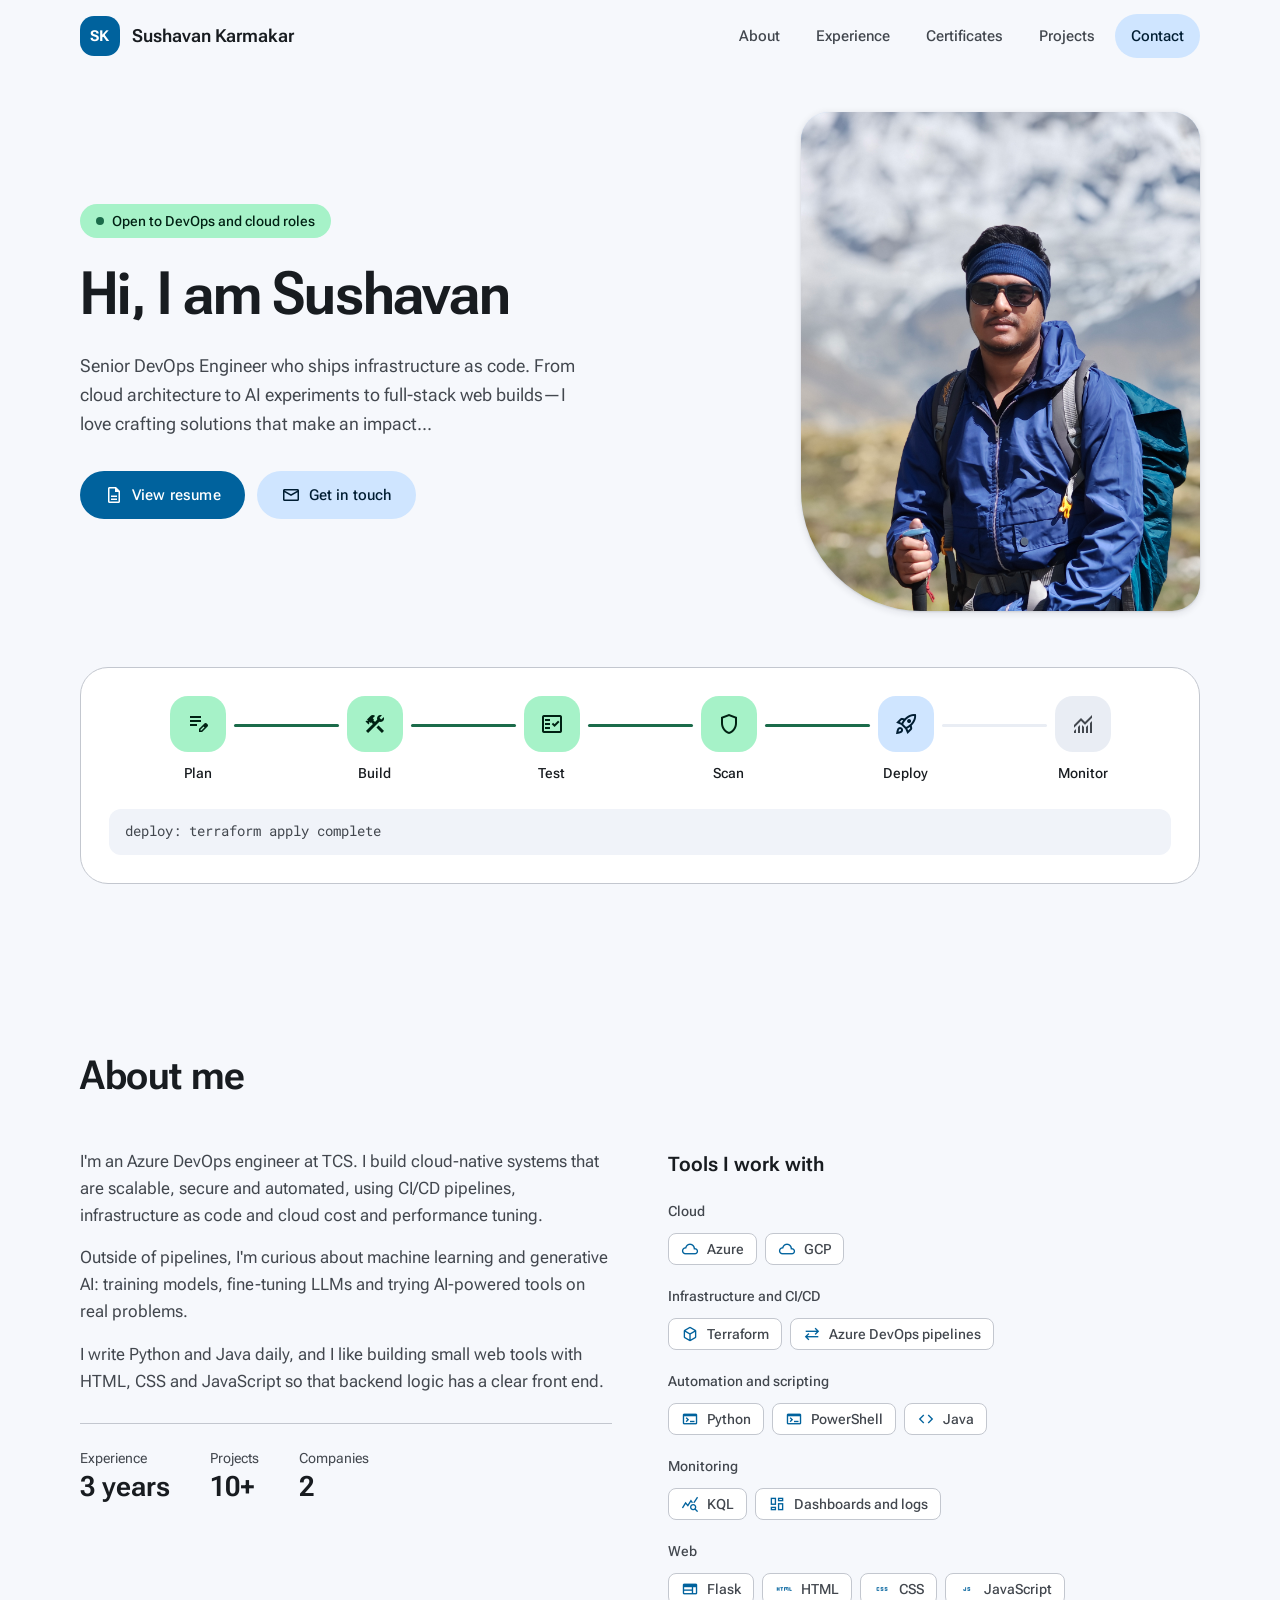
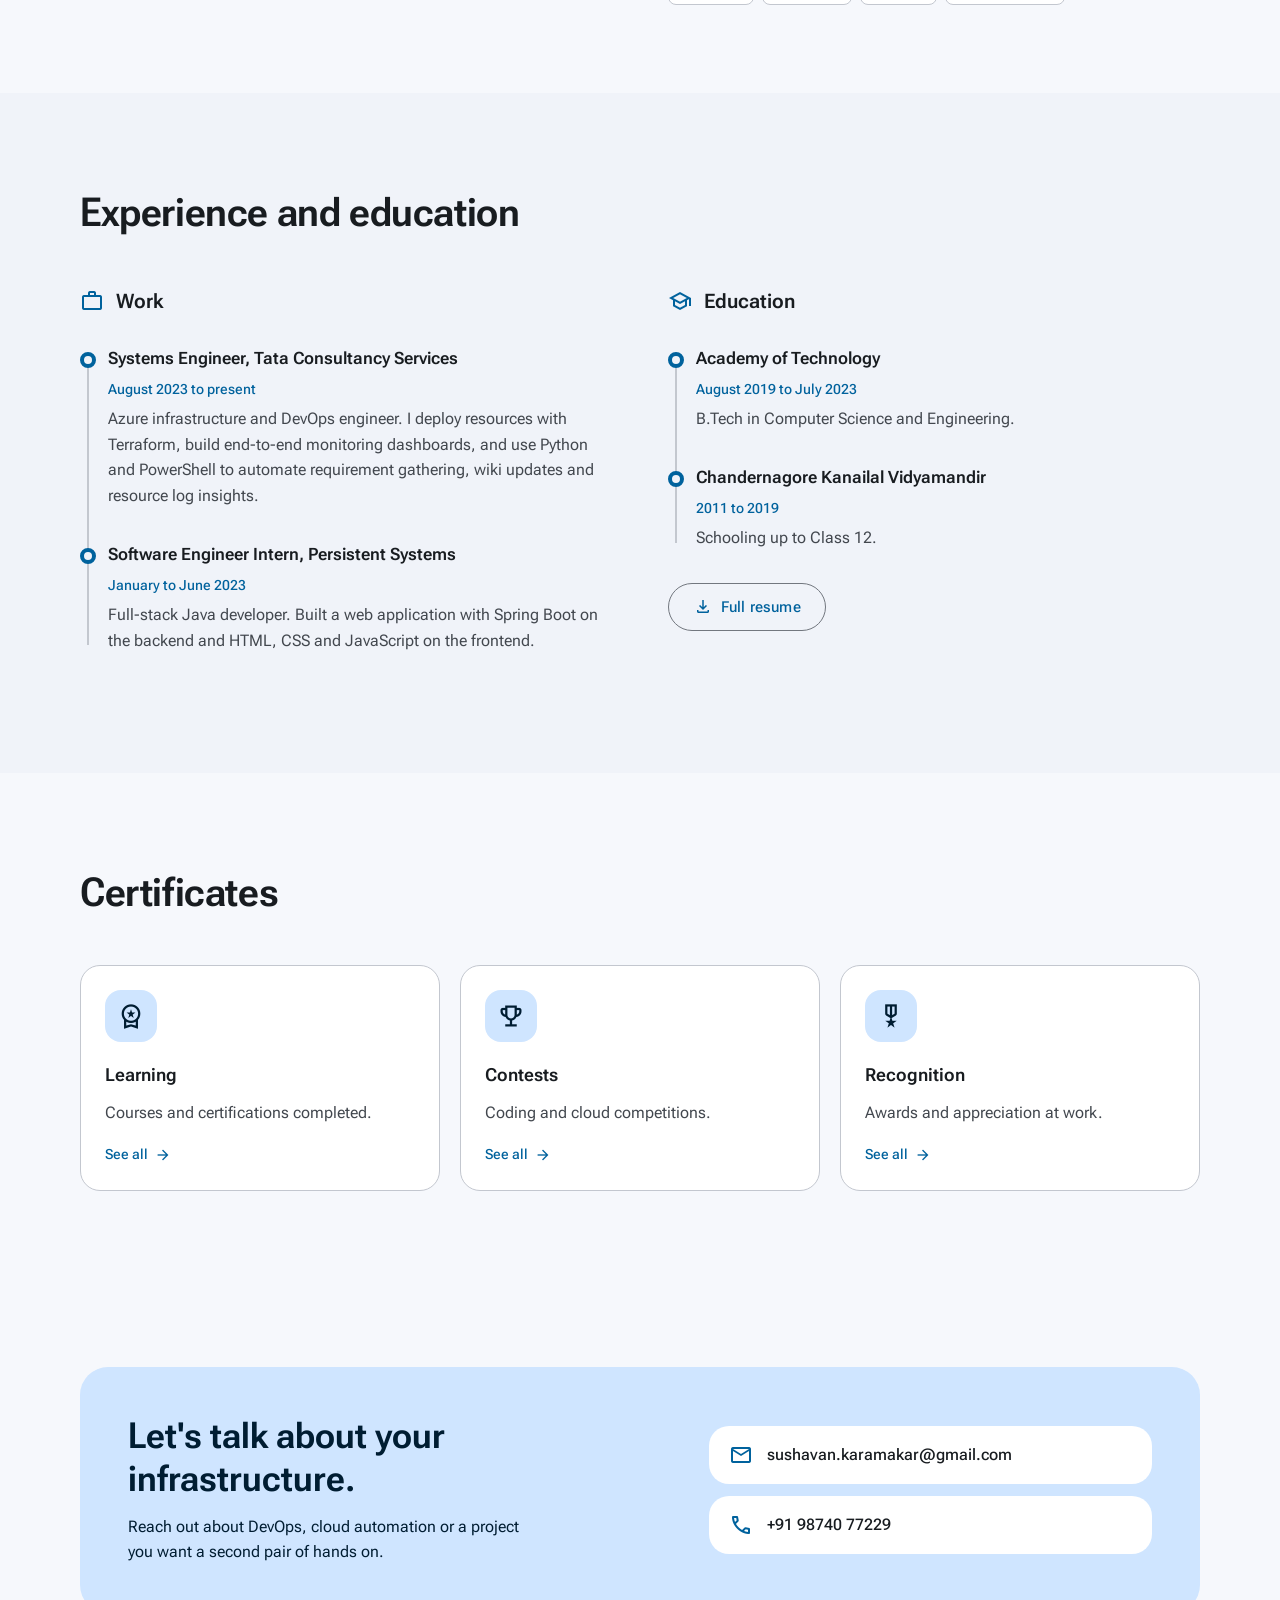
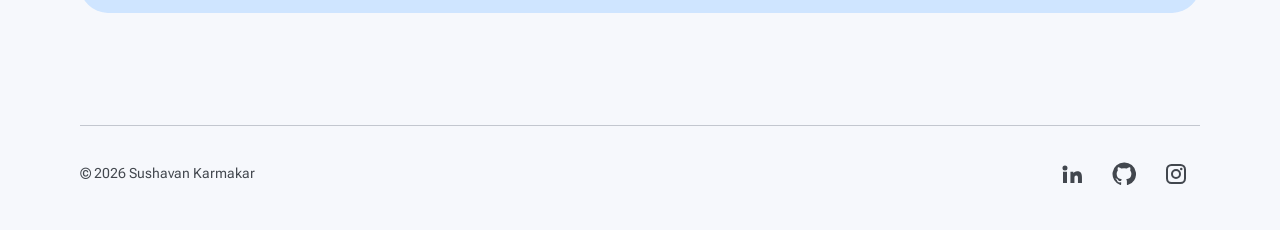
==== main.html @ c9a6f0a7 "release pre-final" ====
<!DOCTYPE html>
<html lang="en">

<head>
    <meta charset="UTF-8">
    <meta name="viewport" content="width=device-width, initial-scale=1.0">
    <title>Sushavan Karmakar | Senior DevOps Engineer</title>
    <meta name="description" content="Portfolio of Sushavan Karmakar, Senior DevOps Engineer working with Azure, Terraform, CI/CD pipelines, monitoring and Python automation.">
    <meta name="theme-color" content="#f6f8fc">
    <link rel="icon" href="data:image/svg+xml,%3Csvg xmlns='http://www.w3.org/2000/svg' viewBox='0 0 100 100'%3E%3Crect width='100' height='100' rx='28' fill='%2300629d'/%3E%3Ctext x='50' y='66' font-size='52' text-anchor='middle' fill='white' font-family='sans-serif' font-weight='700'%3ESK%3C/text%3E%3C/svg%3E">

    <link rel="preconnect" href="https://fonts.googleapis.com">
    <link rel="preconnect" href="https://fonts.gstatic.com" crossorigin>
    <link href="https://fonts.googleapis.com/css2?family=Roboto+Flex:opsz,wght@8..144,400;8..144,500;8..144,600;8..144,700&family=Roboto+Mono:wght@400;500&display=swap" rel="stylesheet">
    <link href="https://fonts.googleapis.com/css2?family=Material+Symbols+Outlined:opsz,wght,FILL,GRAD@24,400,0,0" rel="stylesheet">
    <link rel="stylesheet" href="assets/css/main.css">
</head>

<body>
    <a class="skip-link" href="#main">Skip to content</a>

    <!-- Top app bar -->
    <header class="app-bar" id="app-bar">
        <div class="container app-bar__inner">
            <a href="#hero" class="brand" aria-label="Sushavan Karmakar, home">
                <span class="brand__mark">SK</span>
                <span class="brand__name">Sushavan Karmakar</span>
            </a>
            <nav class="nav" id="nav" aria-label="Primary">
                <a href="#about" class="nav__link">About</a>
                <a href="#experience" class="nav__link">Experience</a>
                <a href="#certificates" class="nav__link">Certificates</a>
                <a href="#projects" class="nav__link">Projects</a>
                <a href="#contact" class="nav__link">Contact</a>
            </nav>
            <button class="icon-btn nav-toggle" id="nav-toggle" aria-label="Open menu" aria-expanded="false" aria-controls="nav">
                <span class="material-symbols-outlined">menu</span>
            </button>
        </div>
    </header>

    <main id="main">
        <!-- Hero -->
        <section class="hero" id="hero">
            <div class="container hero__grid">
                <div class="hero__text">
                    <span class="chip chip--status"><span class="dot"></span>Open to DevOps and cloud roles</span>
                    <h1 class="hero__title">Hi, I am Sushavan</h1>
                    <p class="hero__lead">Senior DevOps Engineer who ships infrastructure as code. From cloud architecture to AI experiments to full-stack web builds—I love crafting solutions that make an impact...</p>
                    <div class="hero__actions">
                        <a href="./assets/my-resume.pdf" class="btn btn--filled ripple">
                            <span class="material-symbols-outlined">description</span>View resume
                        </a>
                        <a href="#contact" class="btn btn--tonal ripple">
                            <span class="material-symbols-outlined">mail</span>Get in touch
                        </a>
                    </div>
                </div>
                <figure class="hero__photo">
                    <img src="./assets/img/hero.jpg" alt="Portrait of Sushavan Karmakar">
                </figure>
            </div>

            <!-- Pipeline: the one animated moment on the page -->
            <div class="container">
                <div class="pipeline" id="pipeline" aria-label="Illustration of a CI/CD pipeline running to completion">
                    <ol class="pipeline__stages">
                        <li class="stage"><span class="stage__icon material-symbols-outlined">edit_note</span><span class="stage__name">Plan</span></li>
                        <li class="stage"><span class="stage__icon material-symbols-outlined">construction</span><span class="stage__name">Build</span></li>
                        <li class="stage"><span class="stage__icon material-symbols-outlined">fact_check</span><span class="stage__name">Test</span></li>
                        <li class="stage"><span class="stage__icon material-symbols-outlined">shield</span><span class="stage__name">Scan</span></li>
                        <li class="stage"><span class="stage__icon material-symbols-outlined">rocket_launch</span><span class="stage__name">Deploy</span></li>
                        <li class="stage"><span class="stage__icon material-symbols-outlined">monitoring</span><span class="stage__name">Monitor</span></li>
                    </ol>
                    <p class="pipeline__log" id="pipeline-log" aria-live="off">terraform plan: ready</p>
                </div>
            </div>
        </section>

        <!-- About -->
        <section class="section" id="about">
            <div class="container">
                <h2 class="section__title">About me</h2>
                <div class="about__grid">
                    <div class="about__text">
                        <p>I'm an Azure DevOps engineer at TCS. I build cloud-native systems that are scalable, secure and automated, using CI/CD pipelines, infrastructure as code and cloud cost and performance tuning.</p>
                        <p>Outside of pipelines, I'm curious about machine learning and generative AI: training models, fine-tuning LLMs and trying AI-powered tools on real problems.</p>
                        <p>I write Python and Java daily, and I like building small web tools with HTML, CSS and JavaScript so that backend logic has a clear front end.</p>
                        <dl class="facts">
                            <div><dt>Experience</dt><dd>3 years</dd></div>
                            <div><dt>Projects</dt><dd>10+</dd></div>
                            <div><dt>Companies</dt><dd>2</dd></div>
                        </dl>
                    </div>

                    <div class="skills">
                        <h3 class="skills__title">Tools I work with</h3>
                        <div class="skill-group">
                            <h4>Cloud</h4>
                            <div class="chips"><span class="chip"><span class="material-symbols-outlined">cloud</span>Azure</span><span class="chip"><span class="material-symbols-outlined">cloud</span>GCP</span></div>
                        </div>
                        <div class="skill-group">
                            <h4>Infrastructure and CI/CD</h4>
                            <div class="chips"><span class="chip"><span class="material-symbols-outlined">deployed_code</span>Terraform</span><span class="chip"><span class="material-symbols-outlined">sync_alt</span>Azure DevOps pipelines</span></div>
                        </div>
                        <div class="skill-group">
                            <h4>Automation and scripting</h4>
                            <div class="chips"><span class="chip"><span class="material-symbols-outlined">terminal</span>Python</span><span class="chip"><span class="material-symbols-outlined">terminal</span>PowerShell</span><span class="chip"><span class="material-symbols-outlined">code</span>Java</span></div>
                        </div>
                        <div class="skill-group">
                            <h4>Monitoring</h4>
                            <div class="chips"><span class="chip"><span class="material-symbols-outlined">query_stats</span>KQL</span><span class="chip"><span class="material-symbols-outlined">dashboard</span>Dashboards and logs</span></div>
                        </div>
                        <div class="skill-group">
                            <h4>Web</h4>
                            <div class="chips"><span class="chip"><span class="material-symbols-outlined">web</span>Flask</span><span class="chip"><span class="material-symbols-outlined">html</span>HTML</span><span class="chip"><span class="material-symbols-outlined">css</span>CSS</span><span class="chip"><span class="material-symbols-outlined">javascript</span>JavaScript</span></div>
                        </div>
                    </div>
                </div>
            </div>
        </section>

        <!-- Experience and education -->
        <section class="section section--tinted" id="experience">
            <div class="container">
                <h2 class="section__title">Experience and education</h2>
                <div class="split">
                    <div>
                        <h3 class="subhead"><span class="material-symbols-outlined">work</span>Work</h3>
                        <ol class="timeline">
                            <li class="timeline__item">
                                <h4>Systems Engineer, Tata Consultancy Services</h4>
                                <p class="timeline__date">August 2023 to present</p>
                                <p>Azure infrastructure and DevOps engineer. I deploy resources with Terraform, build end-to-end monitoring dashboards, and use Python and PowerShell to automate requirement gathering, wiki updates and resource log insights.</p>
                            </li>
                            <li class="timeline__item">
                                <h4>Software Engineer Intern, Persistent Systems</h4>
                                <p class="timeline__date">January to June 2023</p>
                                <p>Full-stack Java developer. Built a web application with Spring Boot on the backend and HTML, CSS and JavaScript on the frontend.</p>
                            </li>
                        </ol>
                    </div>
                    <div>
                        <h3 class="subhead"><span class="material-symbols-outlined">school</span>Education</h3>
                        <ol class="timeline">
                            <li class="timeline__item">
                                <h4>Academy of Technology</h4>
                                <p class="timeline__date">August 2019 to July 2023</p>
                                <p>B.Tech in Computer Science and Engineering.</p>
                            </li>
                            <li class="timeline__item">
                                <h4>Chandernagore Kanailal Vidyamandir</h4>
                                <p class="timeline__date">2011 to 2019</p>
                                <p>Schooling up to Class 12.</p>
                            </li>
                        </ol>
                        <a href="./assets/my-resume.pdf" class="btn btn--outlined ripple">
                            <span class="material-symbols-outlined">download</span>Full resume
                        </a>
                    </div>
                </div>
            </div>
        </section>

        <!-- Certificates -->
        <section class="section" id="certificates">
            <div class="container">
                <h2 class="section__title">Certificates</h2>
                <div class="grid grid--3">
                    <!-- TODO: replace with real certificate names and verification links -->
                    <a href="#" class="card card--link ripple">
                        <span class="card__icon material-symbols-outlined">workspace_premium</span>
                        <h3>Learning</h3>
                        <p>Courses and certifications completed.</p>
                        <span class="card__more">See all<span class="material-symbols-outlined">arrow_forward</span></span>
                    </a>
                    <a href="#" class="card card--link ripple">
                        <span class="card__icon material-symbols-outlined">emoji_events</span>
                        <h3>Contests</h3>
                        <p>Coding and cloud competitions.</p>
                        <span class="card__more">See all<span class="material-symbols-outlined">arrow_forward</span></span>
                    </a>
                    <a href="#" class="card card--link ripple">
                        <span class="card__icon material-symbols-outlined">military_tech</span>
                        <h3>Recognition</h3>
                        <p>Awards and appreciation at work.</p>
                        <span class="card__more">See all<span class="material-symbols-outlined">arrow_forward</span></span>
                    </a>
                </div>
            </div>
        </section>

        <!-- Projects -->
        <!-- <section class="section section--tinted" id="projects">
            <div class="container">
                <h2 class="section__title">Recent projects</h2>
                <div class="grid grid--3">
                    <article class="card project">
                        <div class="project__banner"><span class="material-symbols-outlined">deployed_code</span></div>
                        <h3>Azure infrastructure with Terraform</h3>
                        <p>Reusable modules that deploy and tag Azure resources the same way every time.</p>
                        <div class="chips chips--small"><span class="chip">Terraform</span><span class="chip">Azure</span></div>
                        <div class="project__links">
                            <a href="#" class="text-btn">Live demo</a>
                            <a href="#" class="text-btn">Source code</a>
                        </div>
                    </article>
                    <article class="card project">
                        <div class="project__banner"><span class="material-symbols-outlined">monitoring</span></div>
                        <h3>Monitoring dashboards</h3>
                        <p>End-to-end dashboards built on KQL queries so the team sees problems before users do.</p>
                        <div class="chips chips--small"><span class="chip">KQL</span><span class="chip">Azure Monitor</span></div>
                        <div class="project__links">
                            <a href="#" class="text-btn">Live demo</a>
                            <a href="#" class="text-btn">Source code</a>
                        </div>
                    </article>
                    <article class="card project">
                        <div class="project__banner"><span class="material-symbols-outlined">terminal</span></div>
                        <h3>Ops automation scripts</h3>
                        <p>Python and PowerShell tools that gather requirements, update wikis and summarise resource logs.</p>
                        <div class="chips chips--small"><span class="chip">Python</span><span class="chip">PowerShell</span></div>
                        <div class="project__links">
                            <a href="#" class="text-btn">Live demo</a>
                            <a href="#" class="text-btn">Source code</a>
                        </div>
                    </article>
                </div>
            </div>
        </section> -->

        <!-- Contact -->
        <section class="section" id="contact">
            <div class="container">
                <div class="contact">
                    <div>
                        <h2 class="contact__title">Let's talk about your infrastructure.</h2>
                        <p>Reach out about DevOps, cloud automation or a project you want a second pair of hands on.</p>
                    </div>
                    <ul class="contact__list">
                        <li><a href="mailto:sushavan.karamakar@gmail.com" class="contact__row ripple"><span class="material-symbols-outlined">mail</span>sushavan.karamakar@gmail.com</a></li>
                        <li><a href="tel:+919874077229" class="contact__row ripple"><span class="material-symbols-outlined">call</span>+91 98740 77229</a></li>
                    </ul>
                </div>
            </div>
        </section>
    </main>

    <footer class="footer">
        <div class="container footer__inner">
            <p>&copy; <span id="year">2026</span> Sushavan Karmakar</p>
            <ul class="social">
                <li>
                    <a href="https://www.linkedin.com/in/sushavan-karmakar-7965a2195/" class="icon-btn" target="_blank" rel="noopener" aria-label="LinkedIn">
                        <svg viewBox="0 0 24 24" aria-hidden="true"><path d="M4.98 3.5a2.5 2.5 0 1 1 0 5 2.5 2.5 0 0 1 0-5zM3 9.75h4V21H3V9.75zm6.5 0h3.83v1.54h.05c.53-1 1.84-2.06 3.78-2.06 4.04 0 4.79 2.66 4.79 6.12V21h-4v-4.9c0-1.17-.02-2.67-1.63-2.67-1.63 0-1.88 1.27-1.88 2.58V21h-4V9.75z"/></svg>
                    </a>
                </li>
                <li>
                    <a href="https://github.com/SushavanK20" class="icon-btn" target="_blank" rel="noopener" aria-label="GitHub">
                        <svg viewBox="0 0 24 24" aria-hidden="true"><path d="M12 .5a11.5 11.5 0 0 0-3.64 22.41c.58.1.79-.25.79-.56v-2c-3.2.7-3.87-1.37-3.87-1.37-.53-1.33-1.28-1.69-1.28-1.69-1.04-.71.08-.7.08-.7 1.15.08 1.76 1.18 1.76 1.18 1.02 1.75 2.68 1.25 3.34.95.1-.74.4-1.25.73-1.54-2.55-.29-5.24-1.28-5.24-5.69 0-1.26.45-2.28 1.18-3.09-.12-.29-.51-1.46.11-3.05 0 0 .97-.31 3.17 1.18a11 11 0 0 1 5.78 0c2.2-1.49 3.17-1.18 3.17-1.18.62 1.59.23 2.76.11 3.05.74.81 1.18 1.83 1.18 3.09 0 4.42-2.69 5.39-5.25 5.68.41.36.78 1.06.78 2.14v3.17c0 .31.21.67.8.56A11.5 11.5 0 0 0 12 .5z"/></svg>
                    </a>
                </li>
                <li>
                    <a href="https://www.instagram.com/sushavan_20/" class="icon-btn" target="_blank" rel="noopener" aria-label="Instagram">
                        <svg viewBox="0 0 24 24" aria-hidden="true"><path d="M7.5 2h9A5.5 5.5 0 0 1 22 7.5v9a5.5 5.5 0 0 1-5.5 5.5h-9A5.5 5.5 0 0 1 2 16.5v-9A5.5 5.5 0 0 1 7.5 2zm0 2A3.5 3.5 0 0 0 4 7.5v9A3.5 3.5 0 0 0 7.5 20h9a3.5 3.5 0 0 0 3.5-3.5v-9A3.5 3.5 0 0 0 16.5 4h-9zM12 7a5 5 0 1 1 0 10 5 5 0 0 1 0-10zm0 2a3 3 0 1 0 0 6 3 3 0 0 0 0-6zm5.25-3.25a1.25 1.25 0 1 1 0 2.5 1.25 1.25 0 0 1 0-2.5z"/></svg>
                    </a>
                </li>
            </ul>
        </div>
    </footer>

    <script src="assets/js/main.js"></script>
</body>

</html>
---- assets/css/main.css ----
/* ==========================================================
   Portfolio: Material Design 3, light theme
   ========================================================== */
:root {
  /* Color roles */
  --primary: #00629d;
  --on-primary: #ffffff;
  --primary-container: #cfe5ff;
  --on-primary-container: #001d32;
  --success: #1b6b4a;
  --success-container: #a6f2c8;
  --on-success-container: #002113;
  --surface: #f6f8fc;
  --surface-low: #f0f3f9;
  --surface-container: #e9edf4;
  --surface-lowest: #ffffff;
  --on-surface: #181c20;
  --on-surface-variant: #42474e;
  --outline: #72777f;
  --outline-variant: #c3c7cf;

  /* Type */
  --font: "Roboto Flex", system-ui, -apple-system, "Segoe UI", Roboto, sans-serif;
  --font-mono: "Roboto Mono", ui-monospace, Menlo, Consolas, monospace;

  /* Shape and elevation */
  --r-sm: 8px;
  --r-md: 12px;
  --r-lg: 20px;
  --r-xl: 28px;
  --r-full: 999px;
  --elev-1: 0 1px 2px rgba(24, 28, 32, 0.12), 0 1px 3px 1px rgba(24, 28, 32, 0.08);
  --elev-2: 0 1px 2px rgba(24, 28, 32, 0.12), 0 2px 6px 2px rgba(24, 28, 32, 0.08);

  --container: 1120px;
  --bar-h: 72px;
}

*, *::before, *::after { box-sizing: border-box; }
html { scroll-behavior: smooth; scroll-padding-top: calc(var(--bar-h) + 16px); }
body {
  margin: 0;
  background: var(--surface);
  color: var(--on-surface);
  font-family: var(--font);
  font-size: 1rem;
  line-height: 1.6;
  -webkit-font-smoothing: antialiased;
}
h1, h2, h3, h4, p, ul, ol, dl, dd, figure { margin: 0; padding: 0; }
ul, ol { list-style: none; }
a { color: inherit; text-decoration: none; }
img { display: block; max-width: 100%; }
button { font: inherit; color: inherit; cursor: pointer; }
:focus-visible { outline: 3px solid var(--primary); outline-offset: 3px; border-radius: 6px; }

.container { width: min(100% - 40px, var(--container)); margin-inline: auto; }
.material-symbols-outlined { font-size: 24px; line-height: 1; user-select: none; }

.skip-link {
  position: absolute; left: 16px; top: -60px; z-index: 200;
  background: var(--primary); color: var(--on-primary);
  padding: 10px 16px; border-radius: var(--r-md); transition: top 0.2s;
}
.skip-link:focus { top: 12px; }

/* ---------- Top app bar ---------- */
.app-bar {
  position: sticky; top: 0; z-index: 100;
  height: var(--bar-h);
  background: var(--surface);
  transition: background 0.25s, box-shadow 0.25s;
}
.app-bar--scrolled { background: var(--surface-container); box-shadow: var(--elev-1); }
.app-bar__inner { height: 100%; display: flex; align-items: center; justify-content: space-between; gap: 16px; }

.brand { display: flex; align-items: center; gap: 12px; font-weight: 600; font-size: 1.125rem; }
.brand__mark {
  width: 40px; height: 40px; border-radius: 14px;
  display: grid; place-items: center;
  background: var(--primary); color: var(--on-primary);
  font-weight: 700; font-size: 0.95rem; letter-spacing: 0.02em;
}

.nav { display: flex; gap: 4px; }
.nav__link {
  position: relative;
  padding: 10px 16px; border-radius: var(--r-full);
  font-weight: 500; font-size: 0.95rem; color: var(--on-surface-variant);
  transition: background 0.2s, color 0.2s;
}
.nav__link:hover { background: color-mix(in srgb, var(--on-surface) 8%, transparent); }
.nav__link.is-active { background: var(--primary-container); color: var(--on-primary-container); }

.icon-btn {
  width: 48px; height: 48px; border: 0; border-radius: var(--r-full);
  display: inline-grid; place-items: center;
  background: transparent; color: var(--on-surface-variant);
  transition: background 0.2s;
}
.icon-btn:hover { background: color-mix(in srgb, var(--on-surface) 8%, transparent); }
.icon-btn svg { width: 24px; height: 24px; fill: currentColor; }
.nav-toggle { display: none; }

/* ---------- Buttons and chips ---------- */
.btn {
  position: relative; overflow: hidden;
  display: inline-flex; align-items: center; gap: 8px;
  height: 48px; padding: 0 24px; border: 0; border-radius: var(--r-full);
  font-weight: 500; font-size: 0.95rem; letter-spacing: 0.01em;
  transition: box-shadow 0.2s, background 0.2s;
}
.btn .material-symbols-outlined { font-size: 20px; }
.btn--filled { background: var(--primary); color: var(--on-primary); }
.btn--filled:hover { box-shadow: var(--elev-1); }
.btn--tonal { background: var(--primary-container); color: var(--on-primary-container); }
.btn--tonal:hover { box-shadow: var(--elev-1); }
.btn--outlined { border: 1px solid var(--outline); background: transparent; color: var(--primary); }
.btn--outlined:hover { background: color-mix(in srgb, var(--primary) 8%, transparent); }

.text-btn {
  display: inline-flex; align-items: center; height: 40px; padding: 0 12px;
  border-radius: var(--r-full); font-weight: 500; font-size: 0.9rem; color: var(--primary);
  transition: background 0.2s;
}
.text-btn:hover { background: color-mix(in srgb, var(--primary) 8%, transparent); }

.chips { display: flex; flex-wrap: wrap; gap: 8px; }
.chip {
  display: inline-flex; align-items: center; gap: 8px;
  height: 32px; padding: 0 12px; border-radius: var(--r-sm);
  border: 1px solid var(--outline-variant);
  background: var(--surface-lowest);
  font-size: 0.875rem; font-weight: 500; color: var(--on-surface-variant);
}
.chip .material-symbols-outlined { font-size: 18px; color: var(--primary); }
.chips--small .chip { height: 28px; font-size: 0.8rem; background: transparent; }
.chip--status {
  border: 0; border-radius: var(--r-full);
  background: var(--success-container); color: var(--on-success-container);
  height: 34px; padding: 0 16px;
}
.dot { width: 8px; height: 8px; border-radius: 50%; background: var(--success); }

/* ---------- Hero ---------- */
.hero { padding: 40px 0 72px; }
.hero__grid { display: grid; grid-template-columns: 1.25fr 0.75fr; gap: 56px; align-items: center; }
.hero__text { display: grid; gap: 24px; justify-items: start; }
.hero__title {
  font-size: clamp(2.25rem, 5.2vw, 3.75rem);
  line-height: 1.08; font-weight: 600; letter-spacing: -0.02em;
  max-width: 16ch;
}
.hero__lead { font-size: 1.15rem; color: var(--on-surface-variant); max-width: 52ch; }
.hero__actions { display: flex; flex-wrap: wrap; gap: 12px; margin-top: 8px; }

.hero__photo {
  aspect-ratio: 4 / 5;
  border-radius: var(--r-xl) var(--r-xl) var(--r-xl) 120px;
  overflow: hidden; background: var(--primary-container);
  box-shadow: var(--elev-2);
}
.hero__photo img { width: 100%; height: 100%; object-fit: cover; object-position: 50% 30%; }

/* Pipeline */
.pipeline {
  margin-top: 56px; padding: 28px;
  background: var(--surface-lowest);
  border: 1px solid var(--outline-variant);
  border-radius: var(--r-xl);
}
.pipeline__stages { display: grid; grid-template-columns: repeat(6, 1fr); }
.stage { position: relative; display: grid; justify-items: center; gap: 10px; text-align: center; }
.stage:not(:last-child)::after {
  content: ""; position: absolute; top: 28px; left: calc(50% + 36px); width: calc(100% - 72px); height: 3px;
  border-radius: 3px; background: var(--surface-container);
}
.stage:not(:last-child)::before {
  content: ""; position: absolute; top: 28px; left: calc(50% + 36px); width: calc(100% - 72px); height: 3px;
  border-radius: 3px; background: var(--success);
  transform: scaleX(0); transform-origin: left; transition: transform 0.45s ease; z-index: 1;
}
.stage.is-done:not(:last-child)::before { transform: scaleX(1); }
.stage__icon {
  width: 56px; height: 56px; border-radius: 18px;
  display: grid; place-items: center;
  background: var(--surface-container); color: var(--on-surface-variant);
  transition: background 0.3s, color 0.3s;
}
.stage.is-running .stage__icon { background: var(--primary-container); color: var(--on-primary-container); }
.stage.is-done .stage__icon { background: var(--success-container); color: var(--on-success-container); }
.stage__name { font-size: 0.9rem; font-weight: 500; }
.pipeline__log {
  margin-top: 24px; padding: 12px 16px; border-radius: var(--r-md);
  background: var(--surface-low); color: var(--on-surface-variant);
  font-family: var(--font-mono); font-size: 0.85rem; min-height: 46px;
}

/* ---------- Sections ---------- */
.section { padding: 88px 0; }
.section--tinted { background: var(--surface-low); }
.section__title { font-size: clamp(1.75rem, 3.4vw, 2.5rem); font-weight: 600; letter-spacing: -0.01em; margin-bottom: 40px; }

/* About */
.about__grid { display: grid; grid-template-columns: 1fr 1fr; gap: 56px; }
.about__text { display: grid; gap: 16px; align-content: start; max-width: 62ch; color: var(--on-surface-variant); font-size: 1.05rem; }
.facts { display: flex; gap: 40px; margin-top: 12px; padding-top: 24px; border-top: 1px solid var(--outline-variant); }
.facts dt { font-size: 0.85rem; color: var(--on-surface-variant); }
.facts dd { font-size: 1.75rem; font-weight: 600; color: var(--on-surface); line-height: 1.2; }

.skills { display: grid; gap: 20px; align-content: start; }
.skills__title { font-size: 1.25rem; font-weight: 600; }
.skill-group { display: grid; gap: 10px; }
.skill-group h4 { font-size: 0.9rem; font-weight: 500; color: var(--on-surface-variant); }

/* Timeline */
.split { display: grid; grid-template-columns: 1fr 1fr; gap: 56px; align-items: start; }
.subhead { display: flex; align-items: center; gap: 12px; font-size: 1.25rem; font-weight: 600; margin-bottom: 28px; }
.subhead .material-symbols-outlined { color: var(--primary); }
.timeline { position: relative; display: grid; gap: 32px; margin-bottom: 32px; padding-left: 28px; }
.timeline::before { content: ""; position: absolute; left: 7px; top: 8px; bottom: 8px; width: 2px; background: var(--outline-variant); }
.timeline__item { position: relative; display: grid; gap: 6px; }
.timeline__item::before {
  content: ""; position: absolute; left: -28px; top: 7px; width: 16px; height: 16px;
  border-radius: 50%; background: var(--surface-low); border: 4px solid var(--primary);
}
.timeline__item h4 { font-size: 1.05rem; font-weight: 600; }
.timeline__date { font-size: 0.875rem; font-weight: 500; color: var(--primary); }
.timeline__item p:last-child { color: var(--on-surface-variant); }

/* Cards */
.grid { display: grid; gap: 20px; }
.grid--3 { grid-template-columns: repeat(3, 1fr); }
.card {
  position: relative; overflow: hidden;
  display: grid; gap: 10px; align-content: start;
  padding: 24px; border-radius: var(--r-lg);
  background: var(--surface-lowest); border: 1px solid var(--outline-variant);
  transition: box-shadow 0.2s, border-color 0.2s;
}
.card h3 { font-size: 1.15rem; font-weight: 600; }
.card p { color: var(--on-surface-variant); }
.card--link:hover { box-shadow: var(--elev-2); border-color: transparent; }
.card__icon {
  width: 52px; height: 52px; border-radius: 16px; margin-bottom: 8px;
  display: grid; place-items: center; font-size: 28px;
  background: var(--primary-container); color: var(--on-primary-container);
}
.card__more { display: inline-flex; align-items: center; gap: 6px; margin-top: 8px; font-weight: 500; font-size: 0.9rem; color: var(--primary); }
.card__more .material-symbols-outlined { font-size: 18px; }

.project { padding: 0 0 12px; gap: 12px; }
.project > h3, .project > p, .project > .chips { padding-inline: 24px; }
.project__banner {
  height: 132px; display: grid; place-items: center;
  background: var(--primary-container); color: var(--on-primary-container);
}
.project__banner .material-symbols-outlined { font-size: 56px; }
.project__links { display: flex; gap: 4px; padding-inline: 12px; margin-top: 4px; }

/* Contact */
.contact {
  display: grid; grid-template-columns: 1.1fr 0.9fr; gap: 40px; align-items: center;
  padding: 48px; border-radius: var(--r-xl);
  background: var(--primary-container); color: var(--on-primary-container);
}
.contact__title { font-size: clamp(1.6rem, 3vw, 2.25rem); line-height: 1.2; font-weight: 600; margin-bottom: 12px; max-width: 18ch; }
.contact p { max-width: 44ch; }
.contact__list { display: grid; gap: 12px; }
.contact__row {
  position: relative; overflow: hidden;
  display: flex; align-items: center; gap: 14px;
  padding: 16px 20px; border-radius: var(--r-lg);
  background: var(--surface-lowest); color: var(--on-surface);
  font-weight: 500; overflow-wrap: anywhere;
  transition: box-shadow 0.2s;
}
.contact__row:hover { box-shadow: var(--elev-1); }
.contact__row .material-symbols-outlined { color: var(--primary); }

/* Footer */
.footer { padding: 24px 0 32px; color: var(--on-surface-variant); font-size: 0.9rem; }
.footer__inner { display: flex; align-items: center; justify-content: space-between; gap: 16px; padding-top: 24px; border-top: 1px solid var(--outline-variant); }
.social { display: flex; gap: 4px; }

/* Ripple (added by JS) */
.ripple-wave {
  position: absolute; border-radius: 50%; pointer-events: none;
  background: currentColor; opacity: 0.18; transform: scale(0);
  animation: ripple 0.6s ease-out forwards;
}
@keyframes ripple { to { transform: scale(1); opacity: 0; } }

/* ---------- Responsive ---------- */
@media (max-width: 900px) {
  .hero__grid, .about__grid, .split, .contact { grid-template-columns: 1fr; }
  .hero__photo { max-width: 360px; aspect-ratio: 1 / 1; border-radius: var(--r-xl) var(--r-xl) var(--r-xl) 96px; }
  .grid--3 { grid-template-columns: repeat(2, minmax(0, 1fr)); }
  .section { padding: 64px 0; }
  .contact { padding: 32px 24px; }

  .nav-toggle { display: inline-grid; }
  .nav {
    position: absolute; top: var(--bar-h); left: 12px; right: 12px;
    flex-direction: column; padding: 12px; border-radius: var(--r-lg);
    max-height: calc(100vh - var(--bar-h) - 24px);
    max-height: calc(100dvh - var(--bar-h) - 24px);
    overflow-y: auto;
    background: var(--surface-lowest); box-shadow: var(--elev-2);
    opacity: 0; visibility: hidden; transform: translateY(-8px);
    transition: opacity 0.2s, transform 0.2s, visibility 0.2s;
  }
  .nav.is-open { opacity: 1; visibility: visible; transform: none; }
  .nav__link { padding: 14px 16px; }

  /* Pipeline becomes a vertical list */
  .pipeline { padding: 20px; }
  .pipeline__stages { grid-template-columns: 1fr; gap: 14px; }
  .stage { grid-template-columns: 56px 1fr; justify-items: start; text-align: left; align-items: center; gap: 16px; }
  .stage:not(:last-child)::before, .stage:not(:last-child)::after { display: none; }
}
@media (max-width: 600px) {
  .container { width: min(100% - 32px, var(--container)); }
  .hero { padding: 32px 0 56px; }
  .hero__grid { gap: 32px; }
  .hero__text { gap: 20px; }
  .hero__lead { font-size: 1.05rem; }
  .grid--3 { grid-template-columns: 1fr; }
  .section { padding: 48px 0; }
  .section__title { margin-bottom: 28px; }
  .pipeline { margin-top: 40px; padding: 16px; }
  .contact { gap: 24px; padding: 24px 20px; }
  .contact__row { padding: 14px 16px; }
  .card { padding: 20px; }
  .project > h3, .project > p, .project > .chips { padding-inline: 20px; }
}
@media (max-width: 480px) {
  .brand__name { font-size: 1rem; }
  .facts { gap: 24px; }
  .footer__inner { flex-direction: column-reverse; }
}
@media (prefers-reduced-motion: reduce) {
  html { scroll-behavior: auto; }
  *, *::before, *::after { transition-duration: 0.01ms !important; animation-duration: 0.01ms !important; }
}
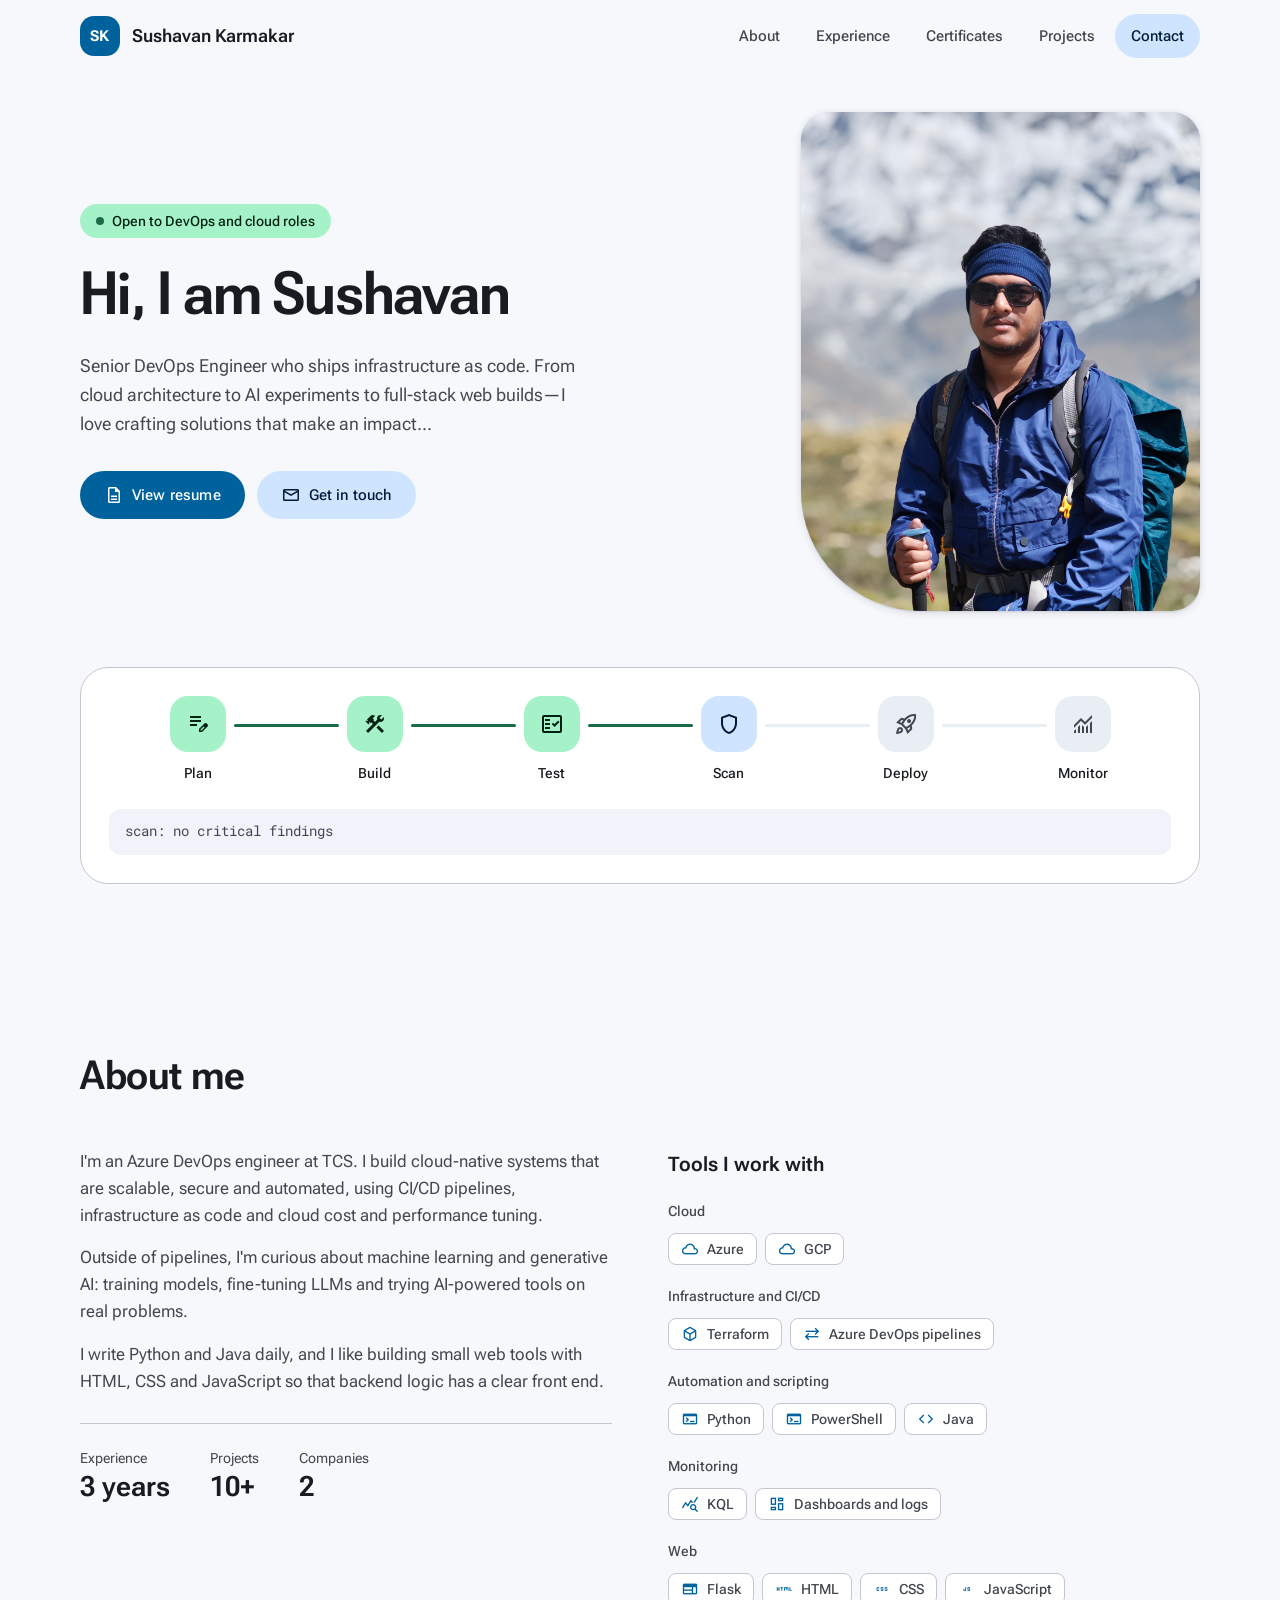
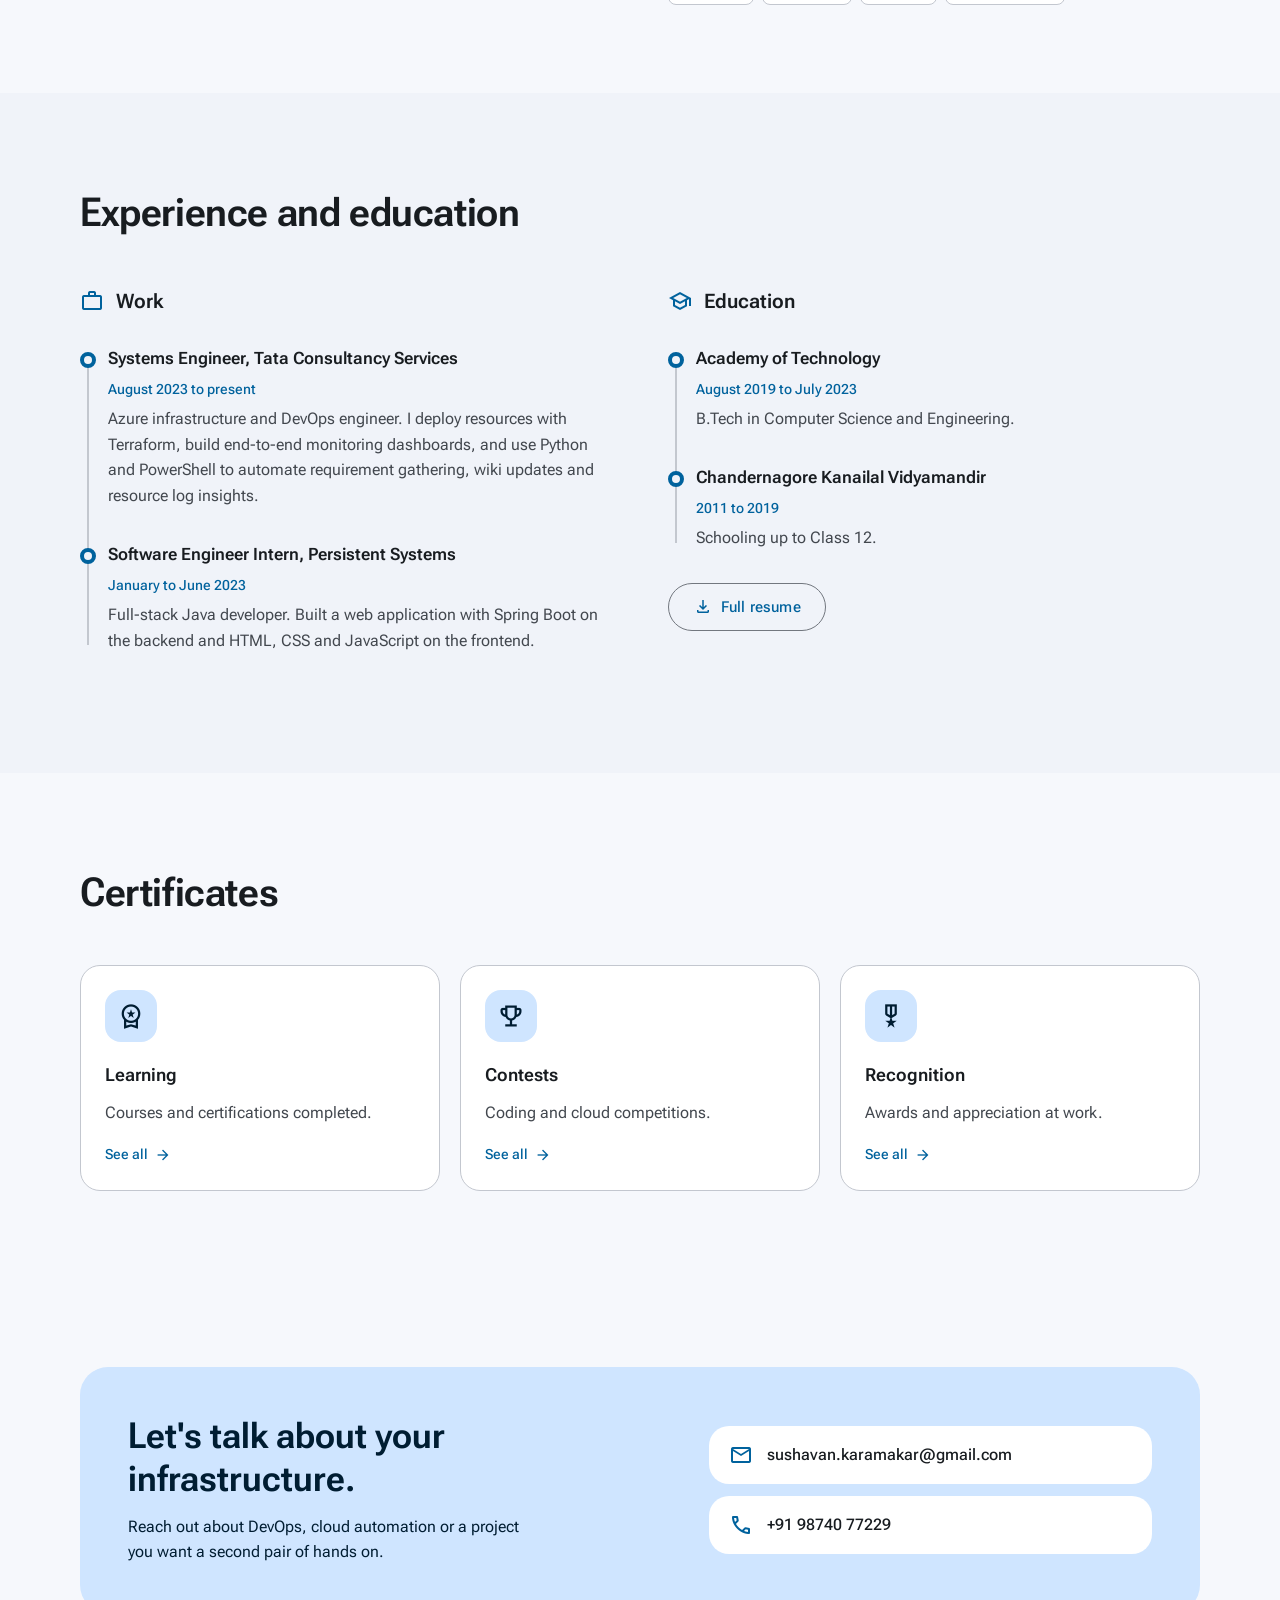
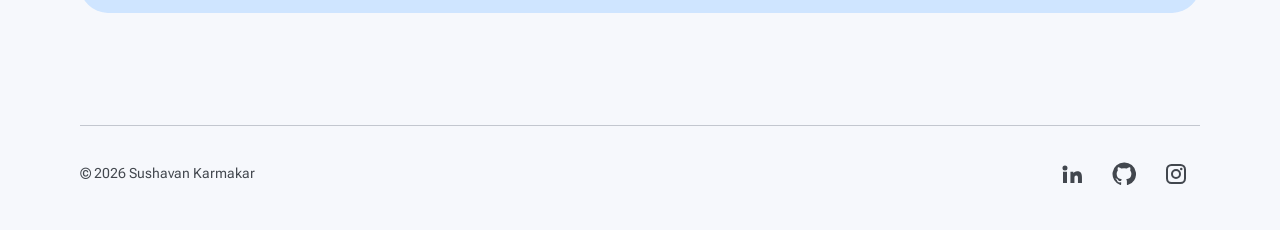
==== commit 6d743f6b: "build pre-release" ====
--- a/main.html
+++ b/main.html
@@ -4,7 +4,7 @@
 <head>
     <meta charset="UTF-8">
     <meta name="viewport" content="width=device-width, initial-scale=1.0">
-    <title>Sushavan Karmakar | Senior DevOps Engineer</title>
+    <title>Sushavan Karmakar</title>
     <meta name="description" content="Portfolio of Sushavan Karmakar, Senior DevOps Engineer working with Azure, Terraform, CI/CD pipelines, monitoring and Python automation.">
     <meta name="theme-color" content="#f6f8fc">
     <link rel="icon" href="data:image/svg+xml,%3Csvg xmlns='http://www.w3.org/2000/svg' viewBox='0 0 100 100'%3E%3Crect width='100' height='100' rx='28' fill='%2300629d'/%3E%3Ctext x='50' y='66' font-size='52' text-anchor='middle' fill='white' font-family='sans-serif' font-weight='700'%3ESK%3C/text%3E%3C/svg%3E">
